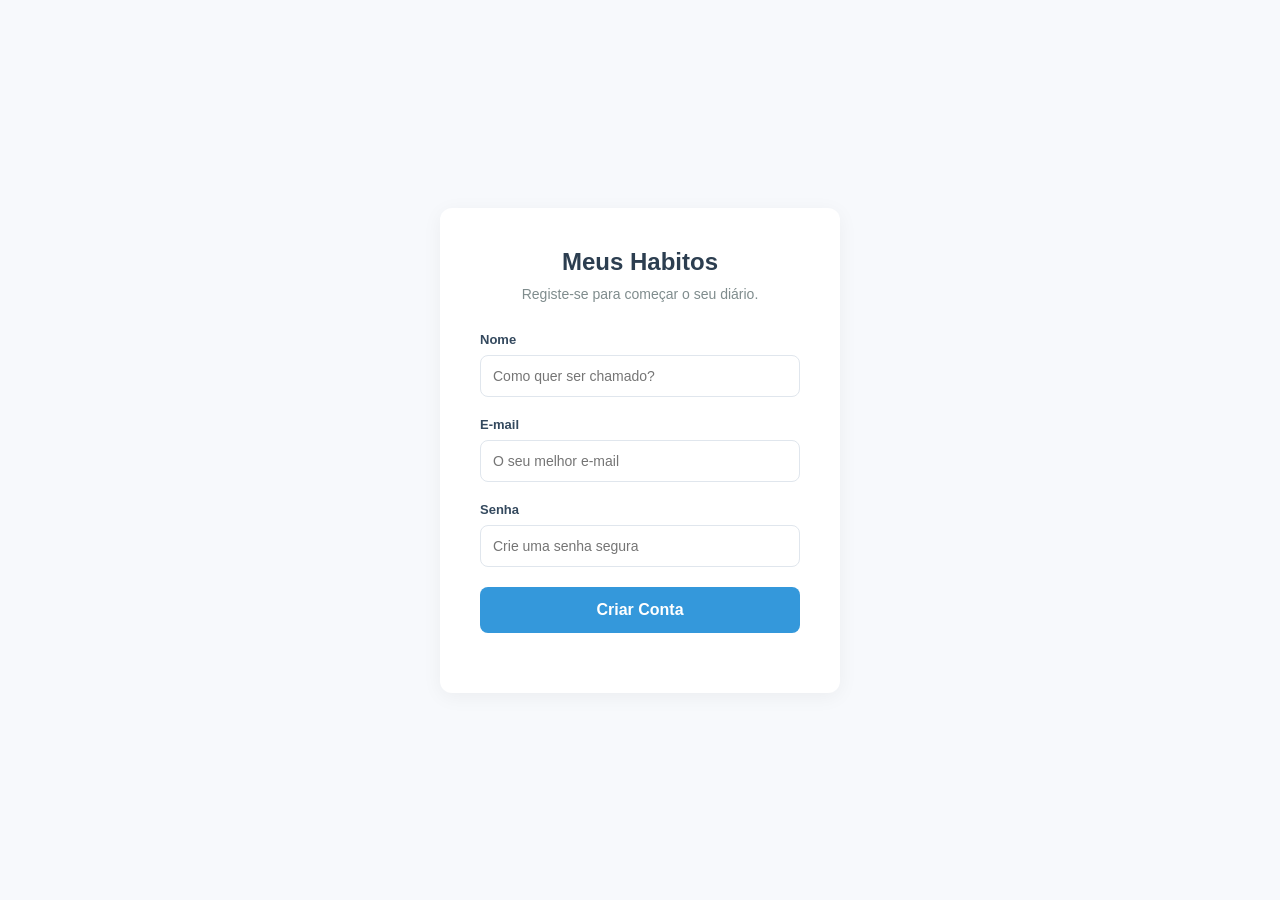
==== src/main/resources/static/index.html @ dc50fb45 "Criado index.html, css e js. Criado dashboard.html, css e js." ====
<!DOCTYPE html>
<html lang="pt-PT">
<head>
    <meta charset="UTF-8">
    <meta name="viewport" content="width=device-width, initial-scale=1.0">
    <title>Meus Habitos - Comece a sua jornada</title>

    <link rel="stylesheet" href="css/login.css">
</head>
<body>

<div class="login-card">
    <h1>Meus Habitos</h1>
    <p>Registe-se para começar o seu diário.</p>

    <form id="formRegisto">
        <div class="form-group">
            <label for="nome">Nome</label>
            <input type="text" id="nome" placeholder="Como quer ser chamado?" required>
        </div>

        <div class="form-group">
            <label for="email">E-mail</label>
            <input type="email" id="email" placeholder="O seu melhor e-mail" required>
        </div>

        <div class="form-group">
            <label for="senha">Senha</label>
            <input type="password" id="senha" placeholder="Crie uma senha segura" required>
        </div>

        <button type="submit" class="btn-submit">Criar Conta</button>
    </form>

    <div id="mensagem"></div>
</div>

<script src="js/login.js"></script>
</body>
</html>
---- src/main/resources/static/css/login.css ----
/* css/login.css */
* {
    box-sizing: border-box;
    margin: 0;
    padding: 0;
    font-family: 'Segoe UI', Roboto, Helvetica, Arial, sans-serif;
}

body {
    background-color: #f7f9fc;
    display: flex;
    justify-content: center;
    align-items: center;
    height: 100vh;
    color: #333;
}

.login-card {
    background-color: white;
    padding: 40px;
    border-radius: 12px;
    box-shadow: 0 4px 20px rgba(0, 0, 0, 0.05);
    width: 100%;
    max-width: 400px;
    text-align: center;
}

.login-card h1 {
    font-size: 24px;
    margin-bottom: 10px;
    color: #2c3e50;
}

.login-card p {
    font-size: 14px;
    color: #7f8c8d;
    margin-bottom: 30px;
}

.form-group {
    margin-bottom: 20px;
    text-align: left;
}

.form-group label {
    display: block;
    font-size: 13px;
    font-weight: 600;
    margin-bottom: 8px;
    color: #34495e;
}

.form-group input {
    width: 100%;
    padding: 12px;
    border: 1px solid #e0e6ed;
    border-radius: 8px;
    font-size: 14px;
    transition: border-color 0.3s;
}

.form-group input:focus {
    outline: none;
    border-color: #3498db;
}

.btn-submit {
    width: 100%;
    padding: 14px;
    background-color: #3498db;
    color: white;
    border: none;
    border-radius: 8px;
    font-size: 16px;
    font-weight: bold;
    cursor: pointer;
    transition: background-color 0.3s;
}

.btn-submit:hover {
    background-color: #2980b9;
}

#mensagem {
    margin-top: 20px;
    font-size: 14px;
    font-weight: bold;
}
.sucesso { color: #2ecc71; }
.erro { color: #e74c3c; }
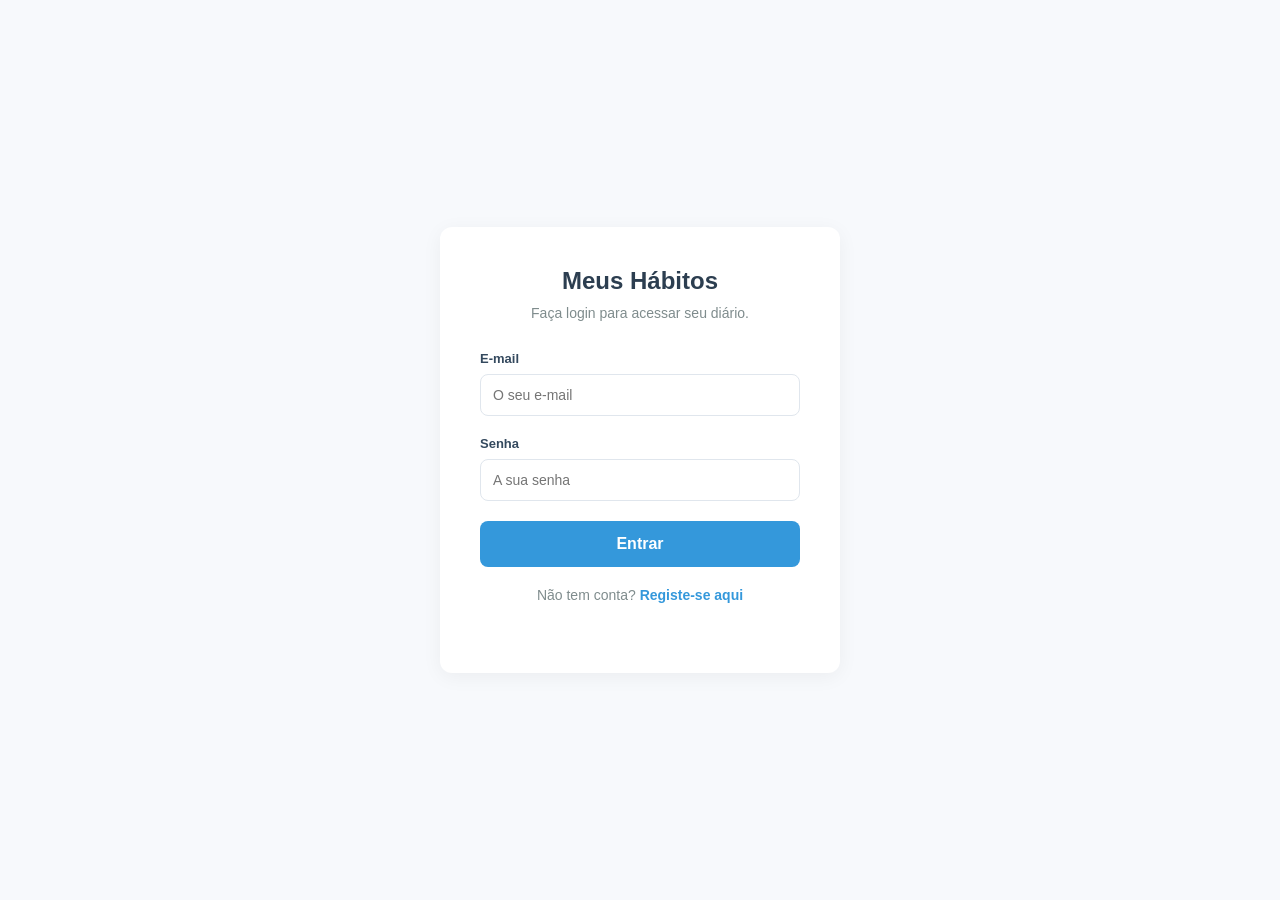
==== commit 925d8ecf: "Adicionado funcionalidade para fazer o login" ====
--- a/src/main/resources/static/index.html
+++ b/src/main/resources/static/index.html
@@ -3,17 +3,31 @@
 <head>
     <meta charset="UTF-8">
     <meta name="viewport" content="width=device-width, initial-scale=1.0">
-    <title>Meus Habitos - Comece a sua jornada</title>
-
+    <title>Meus Hábitos - Login</title>
     <link rel="stylesheet" href="css/login.css">
 </head>
 <body>
 
 <div class="login-card">
-    <h1>Meus Habitos</h1>
-    <p>Registe-se para começar o seu diário.</p>
+    <h1>Meus Hábitos</h1>
+    <p id="subtitulo">Faça login para acessar seu diário.</p>
 
-    <form id="formRegisto">
+    <form id="formLogin">
+        <div class="form-group">
+            <label for="emailLogin">E-mail</label>
+            <input type="email" id="emailLogin" placeholder="O seu e-mail" required>
+        </div>
+
+        <div class="form-group">
+            <label for="senhaLogin">Senha</label>
+            <input type="password" id="senhaLogin" placeholder="A sua senha" required>
+        </div>
+
+        <button type="submit" class="btn-submit">Entrar</button>
+        <p class="toggle-text">Não tem conta? <a href="#" id="linkRegisto">Registe-se aqui</a></p>
+    </form>
+
+    <form id="formRegisto" style="display: none;">
         <div class="form-group">
             <label for="nome">Nome</label>
             <input type="text" id="nome" placeholder="Como quer ser chamado?" required>
@@ -30,6 +44,7 @@
         </div>
 
         <button type="submit" class="btn-submit">Criar Conta</button>
+        <p class="toggle-text">Já tem conta? <a href="#" id="linkLogin">Faça login aqui</a></p>
     </form>
 
     <div id="mensagem"></div>
--- a/src/main/resources/static/css/login.css
+++ b/src/main/resources/static/css/login.css
@@ -87,4 +87,20 @@
     font-weight: bold;
 }
 .sucesso { color: #2ecc71; }
-.erro { color: #e74c3c; }+.erro { color: #e74c3c; }
+
+.toggle-text {
+    margin-top: 20px;
+    font-size: 14px;
+    color: #7f8c8d;
+}
+
+.toggle-text a {
+    color: #3498db;
+    text-decoration: none;
+    font-weight: bold;
+}
+
+.toggle-text a:hover {
+    text-decoration: underline;
+}
